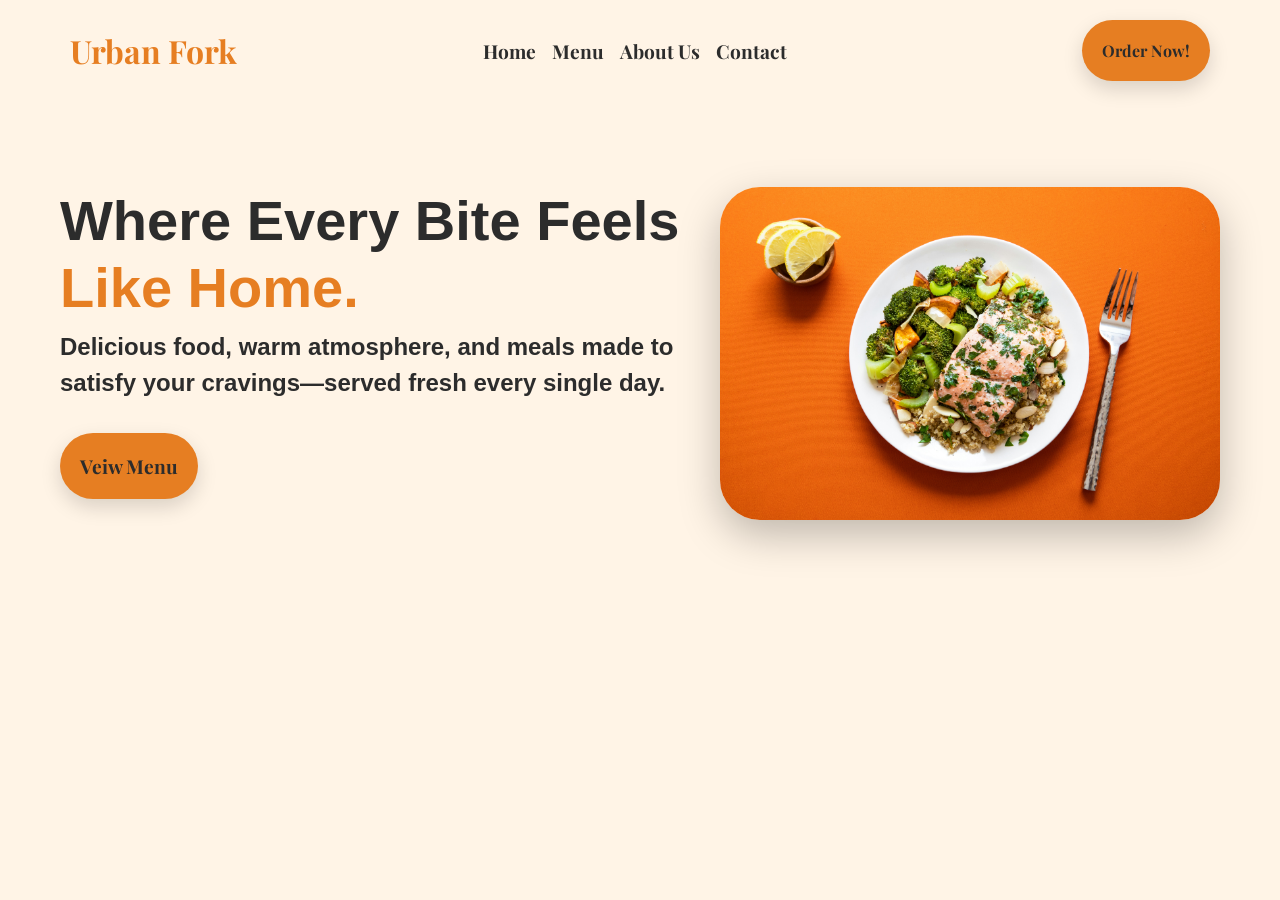
==== index.html @ b4f282dc "Add files via upload" ====
<!DOCTYPE html>
<html lang="en">

<head>
    <meta charset="UTF-8">
    <meta name="viewport" content="width=device-width, initial-scale=1.0">
    <link rel="preconnect" href="https://fonts.googleapis.com">
    <link rel="preconnect" href="https://fonts.gstatic.com" crossorigin>
    <link
        href="https://fonts.googleapis.com/css2?family=Open+Sans:ital,wght@0,300..800;1,300..800&family=Playfair+Display:ital,wght@0,400..900;1,400..900&display=swap"
        rel="stylesheet">
    <link
        href="https://fonts.googleapis.com/css2?family=Open+Sans:ital,wght@0,300..800;1,300..800&family=Playfair+Display:ital,wght@0,400..900;1,400..900&display=swap"
        rel="stylesheet">
    <link rel="stylesheet" href="style.css">
    <title>Urban Fork</title>
</head>

<body>

    <!-- Header Section Code -->

    <header class="header">

        <nav class="navbar">

            <div class="logo">

                <a href="#Home">Urban Fork</a>

            </div>

            <ul class="nav-links">
                <li><a href="#">Home</a></li>
                <li><a href="#">Menu</a></li>
                <li><a href="#">About Us</a></li>
                <li><a href="#">Contact</a></li>
            </ul>

            <button class="order-btn">Order Now!</button>

        </nav>
    </header>

    <!-- Home Section Code  -->

    <main class="main">

        <div class="hero-wrapper">
            <div class="hero-content">

                <h2>Where Every Bite Feels <span>Like Home.</span></h2>
                <p>Delicious food, warm atmosphere, and meals made to satisfy your cravings—served fresh every single
                    day.</p>

                <button class="menu-btn">Veiw Menu</button>

            </div>

            <div class="hero-img">

                <img src="Hero.jpg" alt="hero-img">

            </div>

        </div>

    </main>

</body>

</html>
---- style.css ----
* {
    padding: 0;
    margin: 0;
    box-sizing: border-box;
}

:root {
    --primary-color: #E67E22;
    --background-color: #FFF4E6;
    --text-color: #2C2C2C;
    --secondary-color: #8B4513;
}

html {
    background-color: var(--background-color);
}

/* Navbar Section Code  */

.navbar {
    display: flex;
    justify-content: space-between;
    align-items: center;
    padding: 20px 70px;
}

.logo a {
    display: inline-block;
    font-size: 2rem;
    font-weight: 700;
    font-family: "Playfair Display", sans-serif;
    color: var(--primary-color);
    list-style: none;
    text-decoration: none;
    transition: 0.3s ease;
}

.logo a:hover {
    transform: scale(1.2);
}

.nav-links {
    display: flex;
    gap: 1rem;
    list-style: none;
    font-size: 1.2rem;
    padding-right: 50px;
    font-weight: bolder;
}

.nav-links a {
    text-decoration: none;
    transition: 0.3s ease;
    color: var(--text-color);
    font-family: "Playfair Display", sans-serif;
}

.nav-links a:hover {
    color: var(--secondary-color);
}

.order-btn {
    padding: 20px;
    outline: none;
    border: none;
    font-size: 1rem;
    font-weight: bolder;
    border-radius: 70px;
    font-family: "Playfair Display", sans-serif;
    background-color: var(--primary-color);
    color: var(--text-color);
    cursor: pointer;
    box-shadow: 0 8px 20px rgba(0, 0, 0, 0.15);
    transition: 0.3s ease;
}

button:hover {
    background-color: var(--secondary-color);
    color: var(--background-color);
}

/* Home Section Code  */

.hero-wrapper {
    display: flex;
    justify-content: space-between;
    gap: 1rem;
    padding: 70px 60px;
}

.hero-img img {
    width: 500px;
    border-radius: 40px;
    height: auto;
    margin-top: 1rem;
    box-shadow: 0 15px 40px rgba(0, 0, 0, 0.25);
}

.hero-content {
    color: var(--text-color);
    margin-top: 1rem;
}

.hero-content h2 {
    font-size: 3.5rem;
    font-family: "Open-sans", sans-serif;
    line-height: 1.2;
    font-weight: bolder;
}

.hero-content span {
    color: var(--primary-color);
}

.hero-content p {
    font-size: 1.5rem;
    margin-top: 0.5rem;
    line-height: 1.5;
    font-family: "Open-sans", sans-serif;
    font-weight: bolder;
}

.menu-btn {
    padding: 20px;
    outline: none;
    border: none;
    font-size: 1.2rem;
    font-weight: bolder;
    border-radius: 70px;
    background-color: var(--primary-color);
    font-family: "Playfair Display", sans-serif;
    cursor: pointer;
    transition: 0.3s ease;
    color: var(--text-color);
    margin-top: 2rem;
    box-shadow: 0 8px 20px rgba(0, 0, 0, 0.15);

}

.order-btn:hover,
.menu-btn:hover {
    box-shadow: 0 10px 25px rgba(0, 0, 0, 0.2);
    transform: translateY(-2px);
}
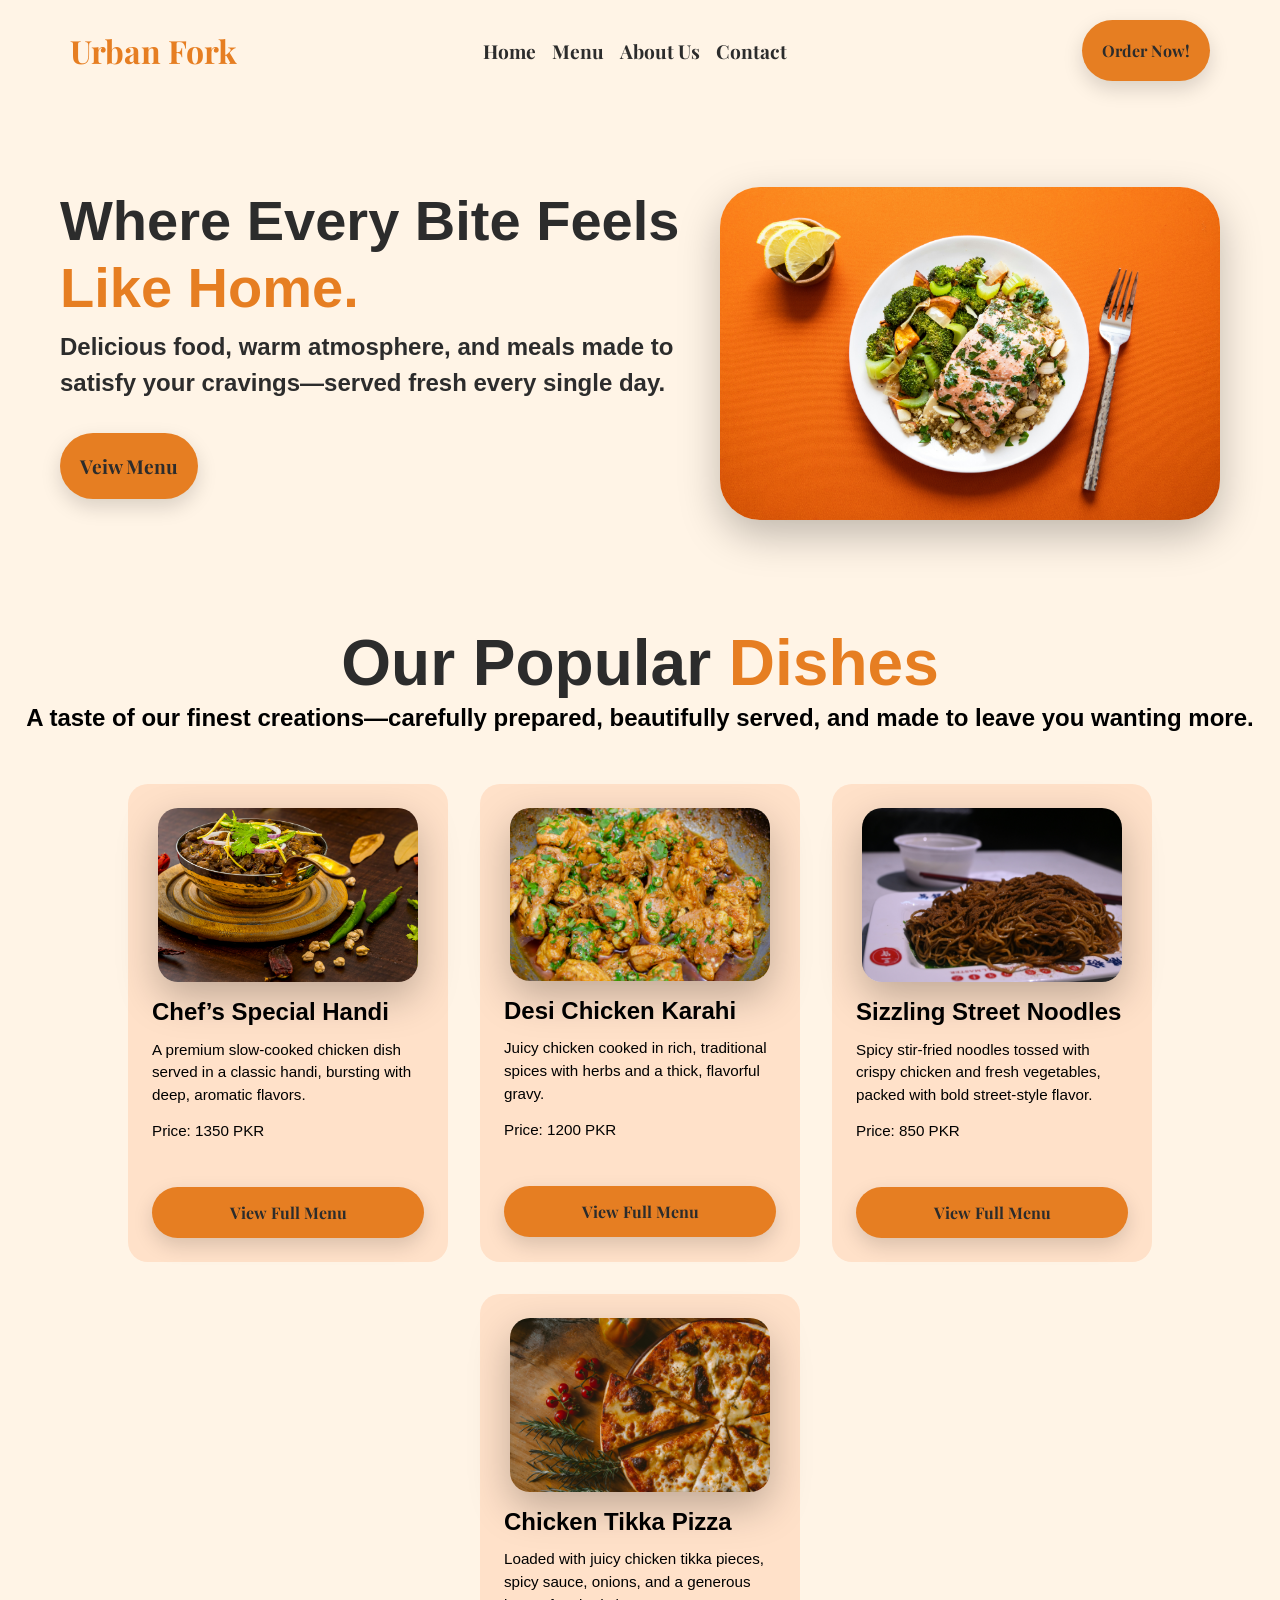
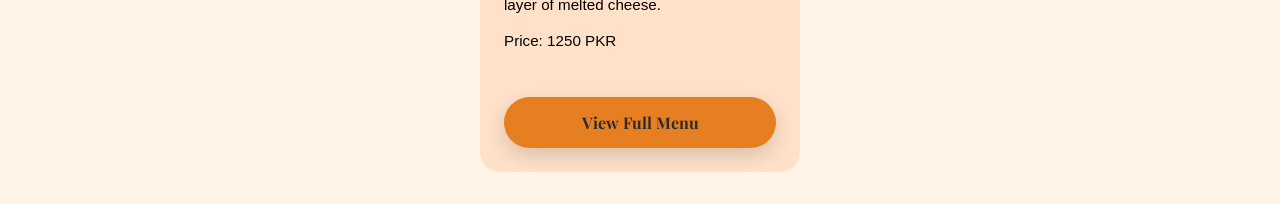
==== commit 19794f33: "Add files via upload" ====
--- a/index.html
+++ b/index.html
@@ -31,8 +31,8 @@
             </div>
 
             <ul class="nav-links">
-                <li><a href="#">Home</a></li>
-                <li><a href="#">Menu</a></li>
+                <li><a href="#home">Home</a></li>
+                <li><a href="#menu">Menu</a></li>
                 <li><a href="#">About Us</a></li>
                 <li><a href="#">Contact</a></li>
             </ul>
@@ -44,7 +44,7 @@
 
     <!-- Home Section Code  -->
 
-    <main class="main">
+    <main class="main" id="home">
 
         <div class="hero-wrapper">
             <div class="hero-content">
@@ -65,6 +65,85 @@
 
         </div>
 
+        <!-- Card Section Code  -->
+
+        <section class="menu" id="menu">
+
+            <div class="menu-section">
+                <div class="heading">
+                    <h1>Our Popular <span>Dishes</span></h1>
+                    <p>A taste of our finest creations—carefully prepared, beautifully served, and made to leave you
+                        wanting
+                        more.</p>
+                </div>
+
+                <div class="card-container">
+
+                    <div class="cards">
+                        <div class="img-container">
+                            <img src="spec.jpg" alt="Special-Dish">
+                        </div>
+
+                        <div class="content">
+                            <h3>Chef’s Special Handi</h3>
+                            <p>A premium slow-cooked chicken dish served in a classic handi, bursting with deep,
+                                aromatic
+                                flavors.</p>
+                            <p>Price: 1350 PKR</p>
+
+                            <button>View Full Menu</button>
+                        </div>
+                    </div>
+
+                    <div class="cards">
+                        <div class="img-container">
+                            <img src="kkk.jpg" alt="Karahi-Chicken">
+                        </div>
+
+                        <div class="content">
+                            <h3>Desi Chicken Karahi</h3>
+                            <p>Juicy chicken cooked in rich, traditional spices with herbs and a thick, flavorful gravy.
+                            </p>
+                            <p>Price: 1200 PKR</p>
+
+                            <button>View Full Menu</button>
+                        </div>
+
+                    </div>
+
+
+                    <div class="cards">
+                        <div class="img-container">
+                            <img src="ssssssss.jpg" alt="Special-Dish">
+                        </div>
+
+                        <div class="content">
+                            <h3>Sizzling Street Noodles</h3>
+                            <p>Spicy stir-fried noodles tossed with crispy chicken and fresh vegetables, packed with
+                                bold street-style flavor.</p>
+                            <p>Price: 850 PKR</p>
+
+                            <button>View Full Menu</button>
+                        </div>
+                    </div>
+
+                    <div class="cards">
+                        <div class="img-container">
+                            <img src="pizza.jpg" alt="Special-Dish">
+                        </div>
+
+                        <div class="content">
+                            <h3>Chicken Tikka Pizza</h3>
+                            <p>Loaded with juicy chicken tikka pieces, spicy sauce, onions, and a generous layer of
+                                melted cheese.</p>
+                            <p>Price: 1250 PKR</p>
+
+                            <button>View Full Menu</button>
+                        </div>
+                    </div>
+
+        </section>
+
     </main>
 
 </body>
--- a/style.css
+++ b/style.css
@@ -13,6 +13,7 @@
 
 html {
     background-color: var(--background-color);
+    scroll-behavior: smooth;
 }
 
 /* Navbar Section Code  */
@@ -141,4 +142,105 @@
 .menu-btn:hover {
     box-shadow: 0 10px 25px rgba(0, 0, 0, 0.2);
     transform: translateY(-2px);
+}
+
+/* Menu Preview Section Code  */
+
+.heading h1 {
+    text-align: center;
+    font-size: 4rem;
+    margin-top: 2rem;
+    font-weight: 600;
+    color: var(--text-color);
+    font-family: "Open-Sans", sans-serif;
+}
+
+.heading span {
+    color: var(--primary-color);
+}
+
+.heading p {
+    font-size: 1.5rem;
+    margin-bottom: 1rem;
+    line-height: 1.5;
+    text-align: center;
+    font-family: "Open-sans", sans-serif;
+    font-weight: bolder;
+}
+
+.card-container {
+    display: flex;
+    gap: 2rem;
+    justify-content: center;
+    align-items: stretch;
+    flex-wrap: wrap;
+    padding: 2rem;
+}
+
+.cards {
+    width: 320px;
+    border-radius: 20px;
+    padding: 1.5rem;
+    background-color: #ffe1c9;
+    display: flex;
+    flex-direction: column;
+    gap: 1rem;
+    transition: 0.4s ease;
+}
+
+.cards:hover {
+    background-color: #ebbd96;
+    border: 1px solid var(--secondary-color);
+}
+
+.img-container {
+    display: flex;
+    justify-content: center;
+    align-items: center;
+}
+
+.img-container img {
+    width: 100%;
+    max-width: 260px;
+    border-radius: 20px;
+    box-shadow: 0 15px 40px rgba(0, 0, 0, 0.25);
+}
+
+.content {
+    display: flex;
+    flex-direction: column;
+    gap: 0.8rem;
+}
+
+.content h3 {
+    font-size: 1.5rem;
+    font-weight: 600;
+    font-family: "Open-sans", sans-serif;
+}
+
+.content p {
+    font-size: 0.95rem;
+    line-height: 1.5;
+    text-align: left;
+    font-family: "Open-sans", sans-serif;
+}
+
+.cards button {
+    padding: 15px;
+    outline: none;
+    border: none;
+    font-size: 1rem;
+    font-weight: bolder;
+    border-radius: 70px;
+    background-color: var(--primary-color);
+    font-family: "Playfair Display", sans-serif;
+    cursor: pointer;
+    transition: 0.3s ease;
+    color: var(--text-color);
+    margin-top: 2rem;
+    box-shadow: 0 8px 20px rgba(0, 0, 0, 0.15);
+}
+
+.cards button:hover {
+    transform: translateY(-2px);
 }
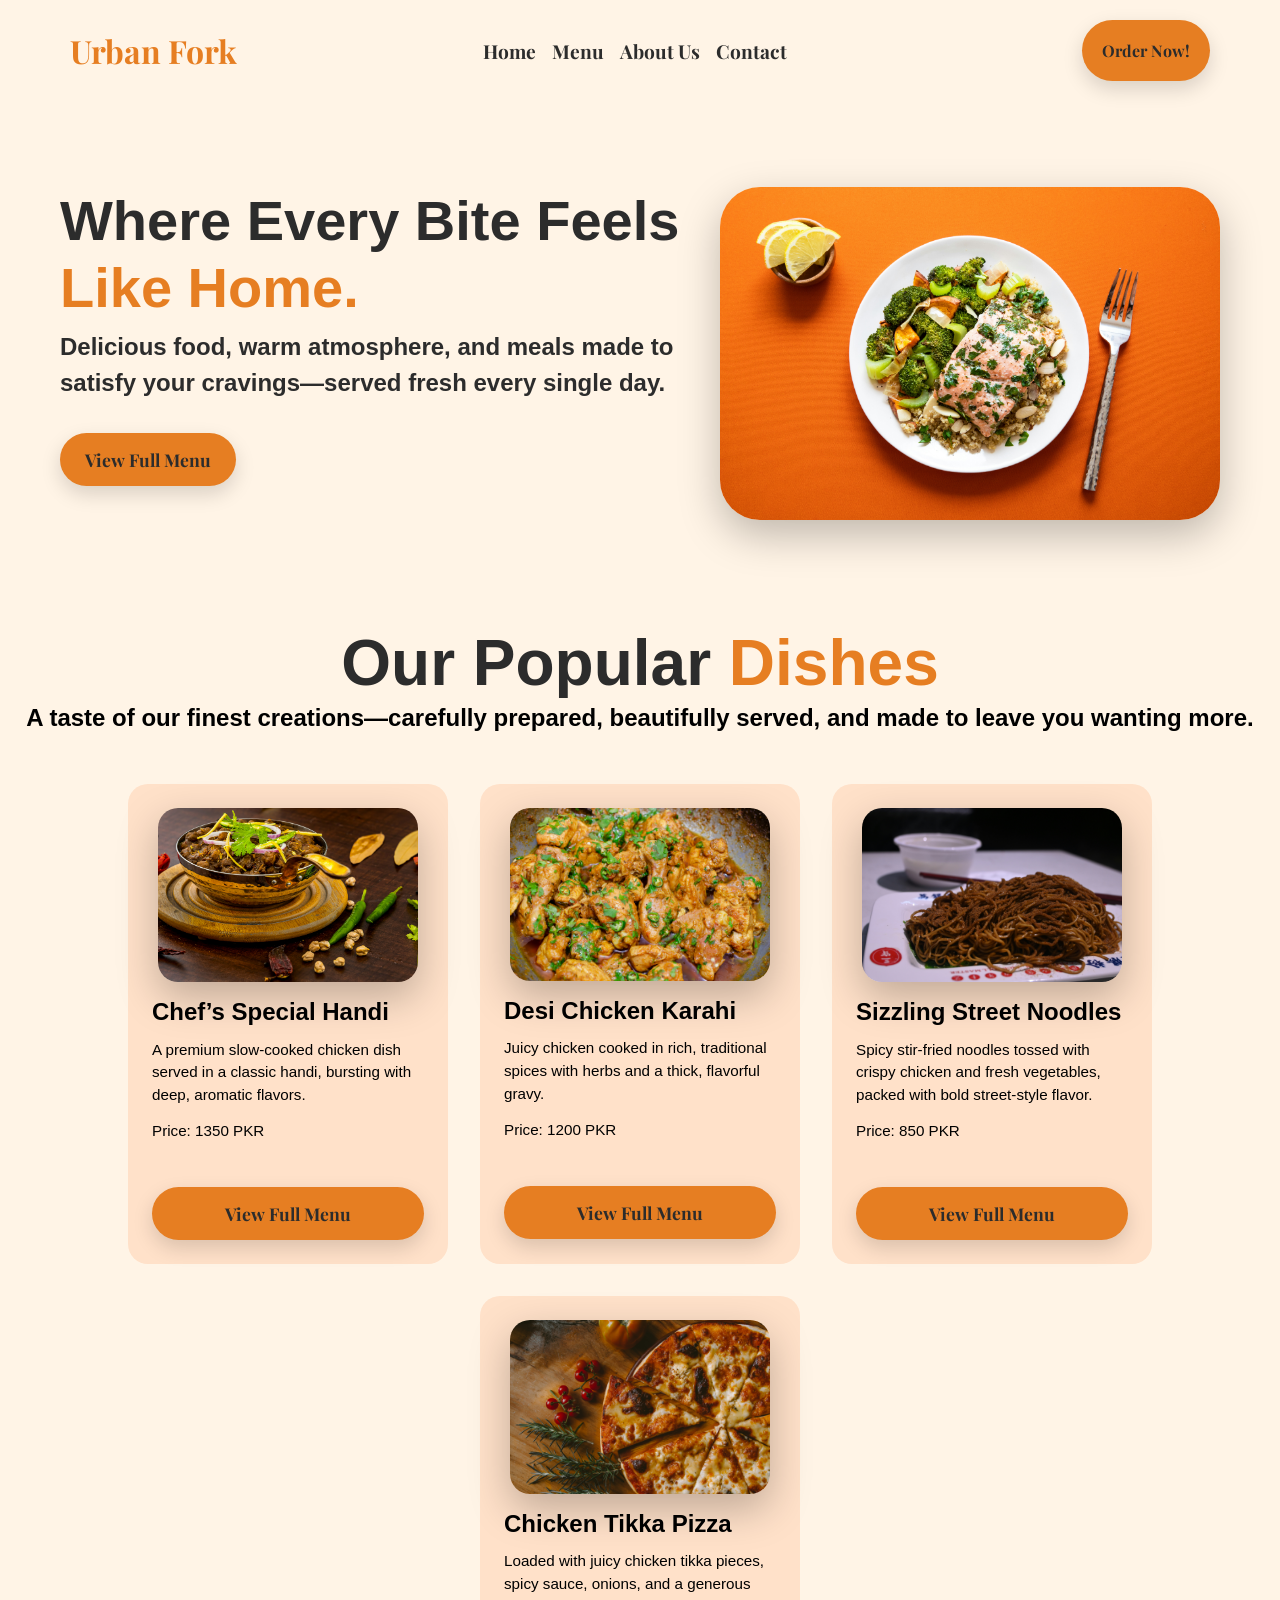
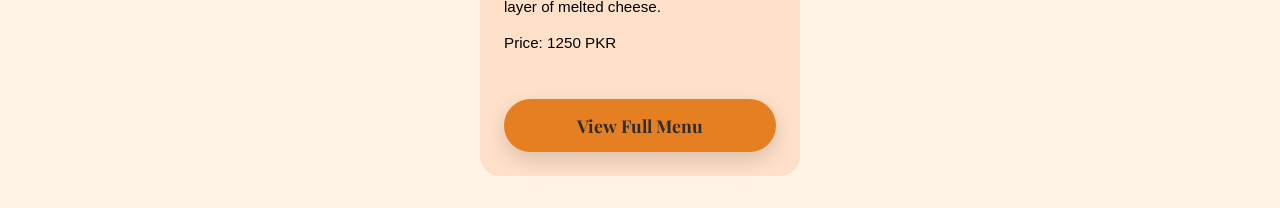
==== commit 22442c1f: "Add files via upload" ====
--- a/index.html
+++ b/index.html
@@ -53,7 +53,7 @@
                 <p>Delicious food, warm atmosphere, and meals made to satisfy your cravings—served fresh every single
                     day.</p>
 
-                <button class="menu-btn">Veiw Menu</button>
+                <a href="menu.html" class="menu-btn">View Full Menu</a>
 
             </div>
 
@@ -91,7 +91,7 @@
                                 flavors.</p>
                             <p>Price: 1350 PKR</p>
 
-                            <button>View Full Menu</button>
+                            <a href="menu.html" class="menu-btn">View Full Menu</a>
                         </div>
                     </div>
 
@@ -106,7 +106,7 @@
                             </p>
                             <p>Price: 1200 PKR</p>
 
-                            <button>View Full Menu</button>
+                            <a href="menu.html" class="menu-btn">View Full Menu</a>
                         </div>
 
                     </div>
@@ -123,7 +123,7 @@
                                 bold street-style flavor.</p>
                             <p>Price: 850 PKR</p>
 
-                            <button>View Full Menu</button>
+                            <a href="menu.html" class="menu-btn">View Full Menu</a>
                         </div>
                     </div>
 
@@ -138,7 +138,7 @@
                                 melted cheese.</p>
                             <p>Price: 1250 PKR</p>
 
-                            <button>View Full Menu</button>
+                            <a href="menu.html" class="menu-btn">View Full Menu</a>
                         </div>
                     </div>
 
--- a/style.css
+++ b/style.css
@@ -122,20 +122,22 @@
 }
 
 .menu-btn {
-    padding: 20px;
+    display: inline-block;
+    padding: 15px 25px;
+    border: none;
     outline: none;
-    border: none;
-    font-size: 1.2rem;
-    font-weight: bolder;
-    border-radius: 70px;
+    font-size: 1.1rem;
+    font-weight: bold;
+    font-family: "Playfair Display", sans-serif;
     background-color: var(--primary-color);
-    font-family: "Playfair Display", sans-serif;
+    color: var(--text-color);
+    border-radius: 50px;
     cursor: pointer;
-    transition: 0.3s ease;
-    color: var(--text-color);
+    text-decoration: none;
+    text-align: center;
+    box-shadow: 0 8px 20px rgba(0, 0, 0, 0.15);
+    transition: 0.3s ease;
     margin-top: 2rem;
-    box-shadow: 0 8px 20px rgba(0, 0, 0, 0.15);
-
 }
 
 .order-btn:hover,
@@ -223,24 +225,4 @@
     line-height: 1.5;
     text-align: left;
     font-family: "Open-sans", sans-serif;
-}
-
-.cards button {
-    padding: 15px;
-    outline: none;
-    border: none;
-    font-size: 1rem;
-    font-weight: bolder;
-    border-radius: 70px;
-    background-color: var(--primary-color);
-    font-family: "Playfair Display", sans-serif;
-    cursor: pointer;
-    transition: 0.3s ease;
-    color: var(--text-color);
-    margin-top: 2rem;
-    box-shadow: 0 8px 20px rgba(0, 0, 0, 0.15);
-}
-
-.cards button:hover {
-    transform: translateY(-2px);
 }
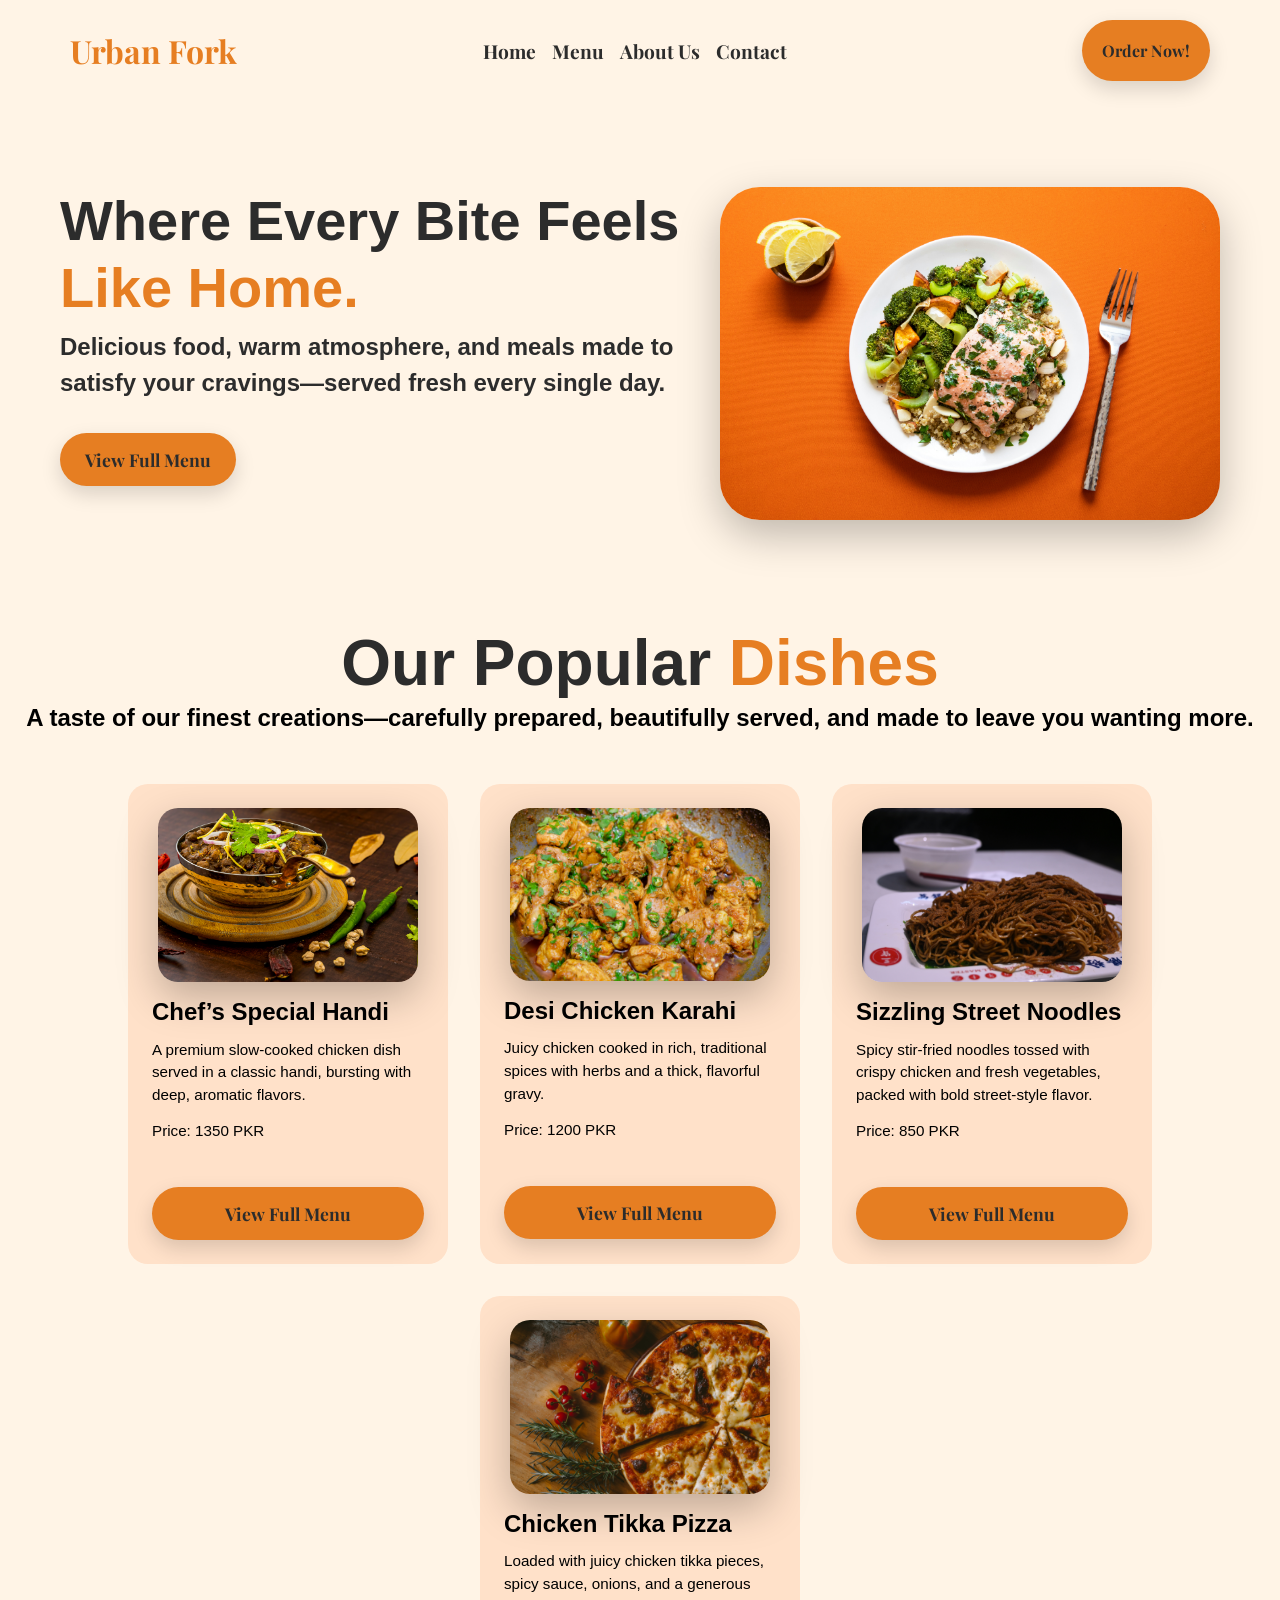
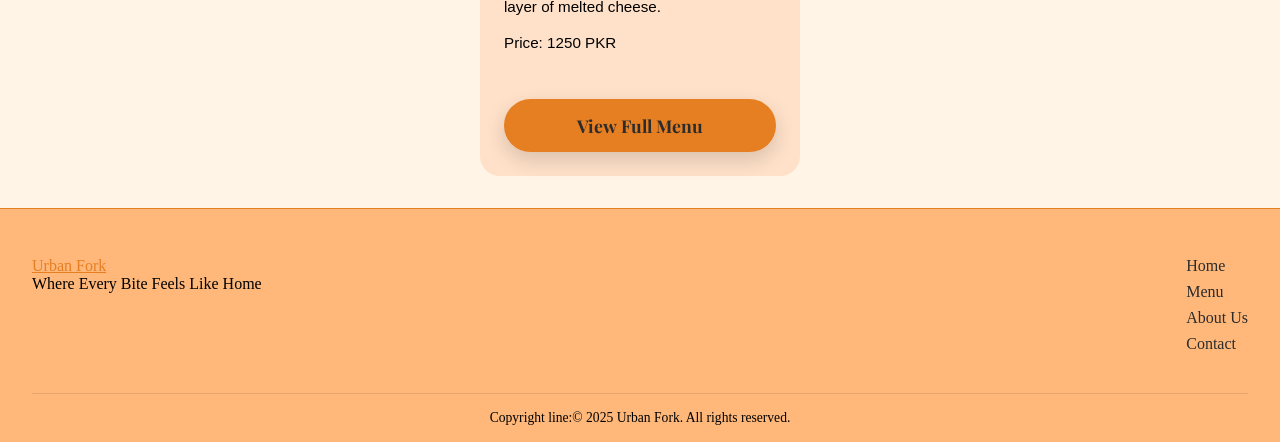
==== commit 58fd5400: "Add files via upload" ====
--- a/index.html
+++ b/index.html
@@ -9,9 +9,6 @@
     <link
         href="https://fonts.googleapis.com/css2?family=Open+Sans:ital,wght@0,300..800;1,300..800&family=Playfair+Display:ital,wght@0,400..900;1,400..900&display=swap"
         rel="stylesheet">
-    <link
-        href="https://fonts.googleapis.com/css2?family=Open+Sans:ital,wght@0,300..800;1,300..800&family=Playfair+Display:ital,wght@0,400..900;1,400..900&display=swap"
-        rel="stylesheet">
     <link rel="stylesheet" href="style.css">
     <title>Urban Fork</title>
 </head>
@@ -31,25 +28,30 @@
             </div>
 
             <ul class="nav-links">
-                <li><a href="#home">Home</a></li>
-                <li><a href="#menu">Menu</a></li>
-                <li><a href="#">About Us</a></li>
-                <li><a href="#">Contact</a></li>
+
+                <li><a href="#Home">Home</a></li>
+                <li><a href="menu.html">Menu</a></li>
+                <li><a href="about.html">About Us</a></li>
+                <li><a href="contact.html">Contact</a></li>
+
             </ul>
 
             <button class="order-btn">Order Now!</button>
 
         </nav>
+
     </header>
 
     <!-- Home Section Code  -->
 
-    <main class="main" id="home">
+    <main class="main" id="Home">
 
         <div class="hero-wrapper">
+
             <div class="hero-content">
 
                 <h2>Where Every Bite Feels <span>Like Home.</span></h2>
+
                 <p>Delicious food, warm atmosphere, and meals made to satisfy your cravings—served fresh every single
                     day.</p>
 
@@ -67,85 +69,158 @@
 
         <!-- Card Section Code  -->
 
-        <section class="menu" id="menu">
+        <section class="menu">
 
             <div class="menu-section">
+
                 <div class="heading">
+
                     <h1>Our Popular <span>Dishes</span></h1>
+
                     <p>A taste of our finest creations—carefully prepared, beautifully served, and made to leave you
                         wanting
                         more.</p>
+
                 </div>
 
                 <div class="card-container">
 
                     <div class="cards">
-                        <div class="img-container">
+
+                        <div class="img-container">
+
                             <img src="spec.jpg" alt="Special-Dish">
-                        </div>
-
-                        <div class="content">
+
+                        </div>
+
+                        <div class="content">
+
                             <h3>Chef’s Special Handi</h3>
+
                             <p>A premium slow-cooked chicken dish served in a classic handi, bursting with deep,
                                 aromatic
                                 flavors.</p>
+
                             <p>Price: 1350 PKR</p>
 
                             <a href="menu.html" class="menu-btn">View Full Menu</a>
-                        </div>
-                    </div>
-
-                    <div class="cards">
-                        <div class="img-container">
+
+                        </div>
+
+                    </div>
+
+                    <div class="cards">
+
+                        <div class="img-container">
+
                             <img src="kkk.jpg" alt="Karahi-Chicken">
-                        </div>
-
-                        <div class="content">
+
+                        </div>
+
+                        <div class="content">
+
                             <h3>Desi Chicken Karahi</h3>
+
                             <p>Juicy chicken cooked in rich, traditional spices with herbs and a thick, flavorful gravy.
                             </p>
+
                             <p>Price: 1200 PKR</p>
 
                             <a href="menu.html" class="menu-btn">View Full Menu</a>
-                        </div>
-
-                    </div>
-
-
-                    <div class="cards">
-                        <div class="img-container">
+
+                        </div>
+
+                    </div>
+
+
+                    <div class="cards">
+
+                        <div class="img-container">
+
                             <img src="ssssssss.jpg" alt="Special-Dish">
-                        </div>
-
-                        <div class="content">
+
+                        </div>
+
+                        <div class="content">
+
                             <h3>Sizzling Street Noodles</h3>
+
                             <p>Spicy stir-fried noodles tossed with crispy chicken and fresh vegetables, packed with
                                 bold street-style flavor.</p>
+
                             <p>Price: 850 PKR</p>
 
                             <a href="menu.html" class="menu-btn">View Full Menu</a>
-                        </div>
-                    </div>
-
-                    <div class="cards">
-                        <div class="img-container">
+
+                        </div>
+
+                    </div>
+
+                    <div class="cards">
+
+                        <div class="img-container">
+
                             <img src="pizza.jpg" alt="Special-Dish">
-                        </div>
-
-                        <div class="content">
+
+                        </div>
+
+                        <div class="content">
+
                             <h3>Chicken Tikka Pizza</h3>
+
                             <p>Loaded with juicy chicken tikka pieces, spicy sauce, onions, and a generous layer of
                                 melted cheese.</p>
+
                             <p>Price: 1250 PKR</p>
 
                             <a href="menu.html" class="menu-btn">View Full Menu</a>
-                        </div>
+
+                        </div>
+
                     </div>
 
         </section>
 
     </main>
 
+    <!-- Footer Section Code  -->
+
+    <footer class="footer">
+
+        <div class="footer-container">
+            <div class="footer-logo">
+
+            <a href="index.html">Urban Fork</a>
+
+            <p>Where Every Bite Feels Like <span>Home</span></p>
+
+        </div>
+
+
+        <div class="footer-links">
+
+            <ul class="links">
+
+                <li><a href="#Home">Home</a></li>
+                <li><a href="menu.html">Menu</a></li>
+                <li><a href="about.html">About Us</a></li>
+                <li><a href="contact.html">Contact</a></li>
+
+            </ul>
+
+        </div>
+        
+    </div>
+
+        <div class="footer-bottom">
+
+            <p>Copyright line:© 2025 Urban Fork. All rights reserved.</p>
+        
+        </div>
+
+    </footer>
+
+
 </body>
 
 </html>
--- a/style.css
+++ b/style.css
@@ -144,6 +144,8 @@
 .menu-btn:hover {
     box-shadow: 0 10px 25px rgba(0, 0, 0, 0.2);
     transform: translateY(-2px);
+    background-color: var(--secondary-color);
+    color: var(--background-color);
 }
 
 /* Menu Preview Section Code  */
@@ -192,7 +194,8 @@
 
 .cards:hover {
     background-color: #ebbd96;
-    border: 1px solid var(--secondary-color);
+    border: 1px solid var(--primary-color);
+    transform: scale(1.1);
 }
 
 .img-container {
@@ -225,4 +228,308 @@
     line-height: 1.5;
     text-align: left;
     font-family: "Open-sans", sans-serif;
+}
+
+/* Menu Section Code  */
+
+.menu {
+    background-color: var(--background-color);
+}
+
+.menu-content h1 {
+    text-align: center;
+    font-size: 4rem;
+    margin-top: 2rem;
+    font-weight: 600;
+    color: var(--text-color);
+    font-family: "Open-Sans", sans-serif;
+}
+
+.menu-content p {
+    font-size: 1.5rem;
+    margin-bottom: 1.5rem;
+    line-height: 1.5;
+    text-align: center;
+    font-family: "Open-sans", sans-serif;
+    font-weight: bolder;
+}
+
+.menu-content span {
+    color: var(--primary-color);
+}
+
+.menu-wrapper {
+    display: grid;
+    grid-template-columns: repeat(3, 1fr);
+    gap: 1rem;
+    padding: 0 7rem 0 7rem;
+}
+
+.categories {
+    display: flex;
+    flex-direction: column;
+    padding: 1rem 0 1rem 4rem;
+    transition: 0.4s ease;
+    background-color: #ffe1c9;
+    border-radius: 70px;
+}
+
+.categories:hover {
+    background-color: #ebbd96;
+    transform: scale(1.1);
+    border: 1px solid var(--primary-color);
+}
+
+.wrapper-list {
+    display: flex;
+    justify-content: space-between;
+    align-items: flex-start;
+    gap: 1rem;
+}
+
+.food-img {
+    display: flex;
+    justify-content: space-between;
+    gap: 1rem;
+    padding: 0 40px 120px 60px;
+}
+
+.food-img img {
+    width: 100%;
+    max-width: 200px;
+    border-radius: 20px;
+    box-shadow: 0 15px 40px rgba(0, 0, 0, 0.25);
+}
+
+/* About Section Code  */
+
+.about-section {
+    padding: 2rem;
+}
+
+.about-content h1 {
+    text-align: center;
+    font-size: 4rem;
+    font-weight: 600;
+    color: var(--text-color);
+    font-family: "Open-Sans", sans-serif;
+}
+
+.about-content span {
+    color: var(--primary-color);
+}
+
+.about-content h2 {
+    text-align: center;
+    font-size: 2.5rem;
+    margin-top: 2rem;
+    margin-bottom: 2rem;
+    font-weight: 600;
+    color: var(--text-color);
+    font-family: "Open-Sans", sans-serif;
+}
+
+.about-content p {
+    font-size: 1rem;
+    margin-bottom: 1.5rem;
+    line-height: 1.5;
+    text-align: center;
+    font-family: "Open-sans", sans-serif;
+    font-weight: bolder;
+}
+
+.why-chose-us {
+    text-align: center;
+    font-size: 1.5rem;
+    margin-top: 2rem;
+    font-weight: 600;
+    color: var(--text-color);
+    font-family: "Open-Sans", sans-serif;
+}
+
+.why-chose-us span {
+    color: var(--primary-color);
+}
+
+.why-chose-us img {
+    width: 100%;
+    max-width: 200px;
+    border-radius: 20px;
+    box-shadow: 0 15px 40px rgba(0, 0, 0, 0.25);
+}
+
+.stars {
+    color: gold;
+    display: flex;
+    justify-content: center;
+    gap: 1rem;
+    margin-top: 1rem
+}
+
+/* Contact Section Code  */
+
+.heading-content h1 {
+    text-align: center;
+    font-size: 4rem;
+    font-weight: 600;
+    color: var(--text-color);
+    font-family: "Open-Sans", sans-serif;
+}
+
+.heading-content span {
+    color: var(--primary-color);
+}
+
+.heading-content p {
+    font-size: 1rem;
+    margin-bottom: 1.5rem;
+    line-height: 1.5;
+    text-align: center;
+    font-family: "Open-sans", sans-serif;
+    font-weight: bolder;
+}
+
+.contact-forms {
+    margin-top: 1rem;
+    padding: 2rem;
+}
+
+.input-row {
+    display: flex;
+    gap: 1rem;
+    margin-bottom: 1rem;
+    justify-content: center;
+    align-items: center;
+}
+
+.contact-forms textarea {
+    display: block;
+    margin: 0 auto;
+}
+
+.input-row input {
+    border: none;
+    border-radius: 30px;
+    padding: 1rem;
+    width: 100%;
+    max-width: 400px;
+}
+
+.contact-forms textarea {
+    border: none;
+    border-radius: 30px;
+    padding: 1rem;
+    width: 100%;
+    max-width: 600px;
+    min-height: 150px;
+}
+
+.message-btn {
+    display: flex;
+    justify-content: center;
+}
+
+.contact-forms button {
+    display: inline-block;
+    padding: 15px 25px;
+    border: none;
+    outline: none;
+    font-size: 1.1rem;
+    font-weight: bold;
+    font-family: "Playfair Display", sans-serif;
+    background-color: var(--primary-color);
+    color: var(--text-color);
+    border-radius: 50px;
+    cursor: pointer;
+    text-decoration: none;
+    text-align: center;
+    box-shadow: 0 8px 20px rgba(0, 0, 0, 0.15);
+    transition: 0.3s ease;
+    margin-top: 2rem;
+}
+
+.contact-forms button:hover {
+    box-shadow: 0 10px 25px rgba(0, 0, 0, 0.2);
+    transform: translateY(-2px);
+    background-color: var(--secondary-color);
+    color: var(--background-color);
+}
+
+.info-socials {
+    display: grid;
+    grid-template-columns: repeat(2, 1fr);
+}
+
+.location-info {
+    text-align: end;
+    font-size: large;
+    color: var(--text-color);
+    font-weight: bold;
+    border-right: 1px solid var(--text-color);
+    padding-right: 2rem;
+}
+
+.socials-info a {
+    display: inline-block;
+    color: var(--primary-color);
+    font-size: 2rem;
+    padding-left: 2rem;
+    transition: 0.3s ease;
+}
+
+.socials-info a:hover {
+    filter: drop-shadow(0 8px 8px var(--primary-color));
+    transform: translateY(-5px) scale(1.2);
+}
+
+/* Footer Section Code  */
+
+footer {
+    border-top: 1px solid var(--primary-color);
+    padding: 3rem 2rem 1rem 2rem;
+    background-color: #ffb87a;
+}
+
+.footer-container {
+    display: flex;
+    justify-content: space-between;
+    align-items: flex-start;
+    margin-bottom: 2rem;
+}
+
+.footer-logo a {
+    font-size: 1rem;
+    margin-top: 0.5rem;
+    color: var(--primary-color);
+    list-style: none;
+}
+
+.footer-links h3 {
+    margin-bottom: 1rem;
+    color: var(--primary-color);
+}
+
+.footer-links ul {
+    list-style: none;
+}
+
+.footer-links ul li {
+    margin-bottom: 0.5rem;
+}
+
+.footer-links ul li a {
+    text-decoration: none;
+    color: var(--text-color);
+    transition: 0.3s ease;
+}
+
+.footer-links ul li a:hover {
+    color: var(--primary-color);
+}
+
+.footer-bottom {
+    text-align: center;
+    border-top: 1px solid rgba(0,0,0,0.1);
+    padding-top: 1rem;
+    font-size: 0.85rem;
 }
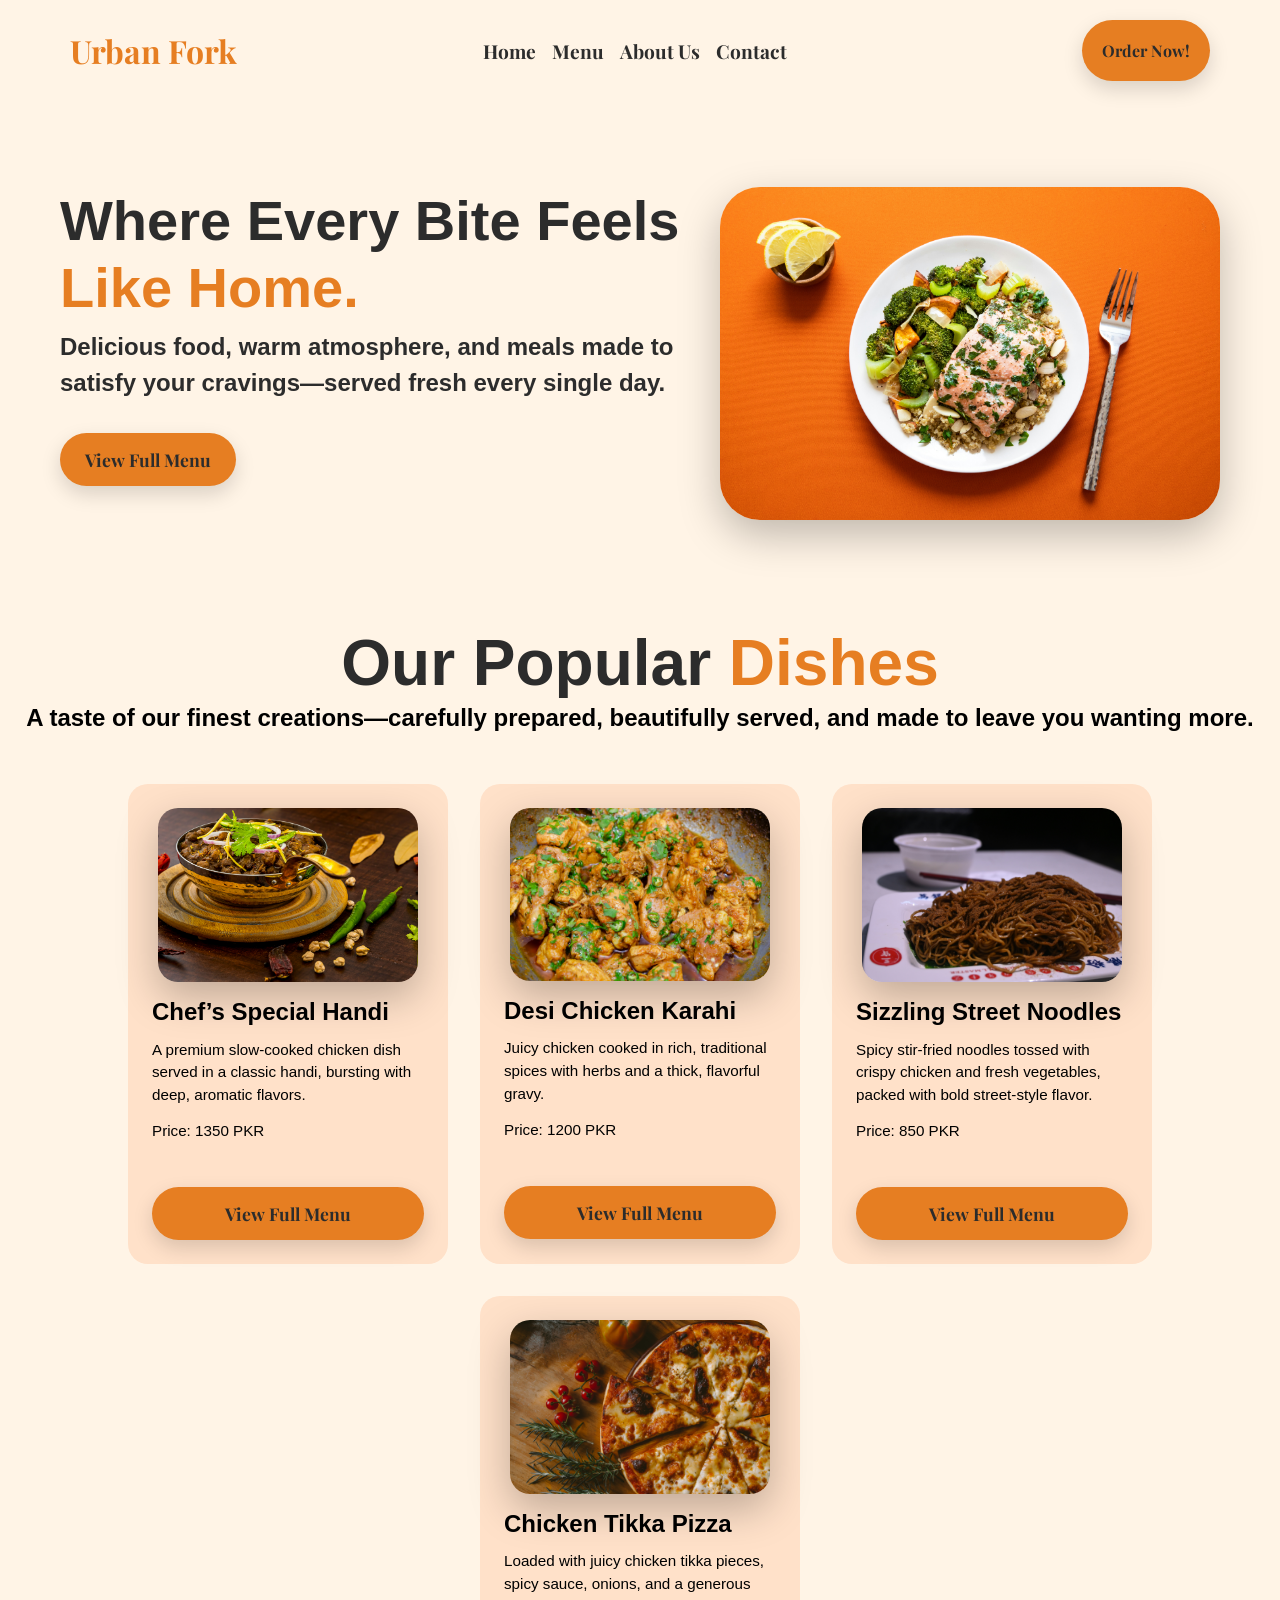
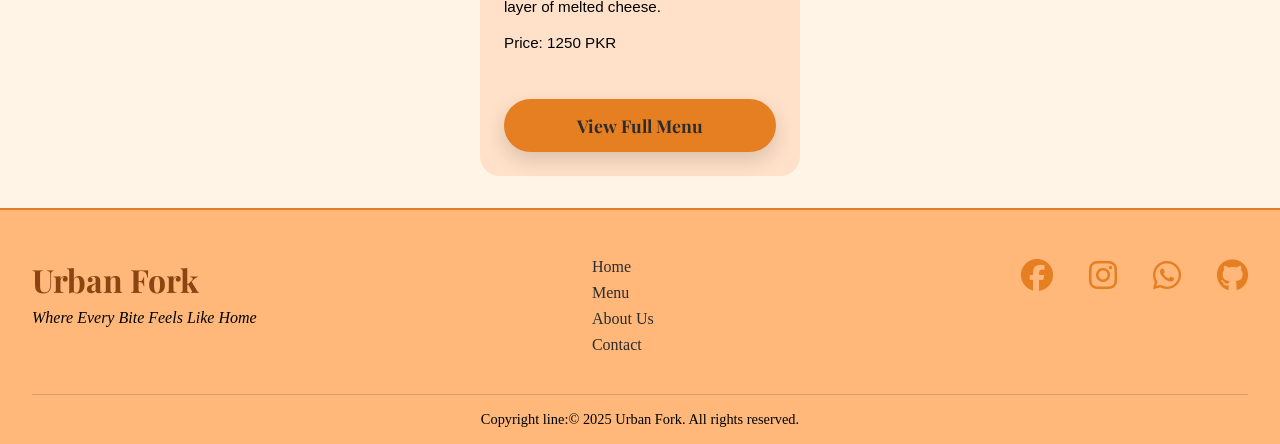
==== commit 3daaf846: "Add files via upload" ====
--- a/index.html
+++ b/index.html
@@ -10,6 +10,7 @@
         href="https://fonts.googleapis.com/css2?family=Open+Sans:ital,wght@0,300..800;1,300..800&family=Playfair+Display:ital,wght@0,400..900;1,400..900&display=swap"
         rel="stylesheet">
     <link rel="stylesheet" href="style.css">
+    <link rel="stylesheet" href="https://cdnjs.cloudflare.com/ajax/libs/font-awesome/6.5.0/css/all.min.css">
     <title>Urban Fork</title>
 </head>
 
@@ -38,13 +39,19 @@
 
             <button class="order-btn">Order Now!</button>
 
+            <div class="hamburger">
+
+                <a href="#"><i class="fa-solid fa-bars"></i></a>
+            
+            </div>
+
         </nav>
 
     </header>
 
     <!-- Home Section Code  -->
 
-    <main class="main" id="Home">
+    <main class="hidden" id="Home">
 
         <div class="hero-wrapper">
 
@@ -69,7 +76,7 @@
 
         <!-- Card Section Code  -->
 
-        <section class="menu">
+        <section class="hidden">
 
             <div class="menu-section">
 
@@ -190,36 +197,46 @@
         <div class="footer-container">
             <div class="footer-logo">
 
-            <a href="index.html">Urban Fork</a>
-
-            <p>Where Every Bite Feels Like <span>Home</span></p>
+                <a href="index.html">Urban Fork</a>
+
+                <p>Where Every Bite Feels Like <span>Home</span></p>
+
+            </div>
+
+
+            <div class="footer-links">
+
+                <ul class="links">
+
+                    <li><a href="#Home">Home</a></li>
+                    <li><a href="menu.html">Menu</a></li>
+                    <li><a href="about.html">About Us</a></li>
+                    <li><a href="contact.html">Contact</a></li>
+
+                </ul>
+
+            </div>
+
+            <div class="socials-info">
+
+                <a href="#"><i class="fa-brands fa-facebook"></i></a>
+                <a href="#"><i class="fa-brands fa-instagram"></i></a>
+                <a href="#"><i class="fa-brands fa-whatsapp"></i></a>
+                <a href="#"><i class="fa-brands fa-github"></i></a>
+
+            </div>
 
         </div>
 
-
-        <div class="footer-links">
-
-            <ul class="links">
-
-                <li><a href="#Home">Home</a></li>
-                <li><a href="menu.html">Menu</a></li>
-                <li><a href="about.html">About Us</a></li>
-                <li><a href="contact.html">Contact</a></li>
-
-            </ul>
+        <div class="footer-bottom">
+
+            <p>Copyright line:© 2025 Urban Fork. All rights reserved.</p>
 
         </div>
-        
-    </div>
-
-        <div class="footer-bottom">
-
-            <p>Copyright line:© 2025 Urban Fork. All rights reserved.</p>
-        
-        </div>
 
     </footer>
 
+    <script src="script.js"></script>
 
 </body>
 
--- a/style.css
+++ b/style.css
@@ -14,6 +14,16 @@
 html {
     background-color: var(--background-color);
     scroll-behavior: smooth;
+}
+
+body {
+    min-height: 100vh;
+    display: flex;
+    flex-direction: column;
+}
+
+main {
+    flex: 1;
 }
 
 /* Navbar Section Code  */
@@ -262,6 +272,7 @@
     display: grid;
     grid-template-columns: repeat(3, 1fr);
     gap: 1rem;
+    margin-bottom: 4rem;
     padding: 0 7rem 0 7rem;
 }
 
@@ -458,6 +469,8 @@
 .info-socials {
     display: grid;
     grid-template-columns: repeat(2, 1fr);
+    margin-bottom: 8rem;
+    margin-top: 3rem;
 }
 
 .location-info {
@@ -485,32 +498,43 @@
 /* Footer Section Code  */
 
 footer {
-    border-top: 1px solid var(--primary-color);
+    background-color: #ffb87a;
+    border-top: 2px solid var(--primary-color);
     padding: 3rem 2rem 1rem 2rem;
-    background-color: #ffb87a;
 }
 
 .footer-container {
     display: flex;
     justify-content: space-between;
-    align-items: flex-start;
+    gap: 2rem;
     margin-bottom: 2rem;
 }
 
 .footer-logo a {
-    font-size: 1rem;
+    display: inline-block;
+    font-size: 2rem;
+    font-weight: 700;
+    font-family: "Playfair Display", sans-serif;
+    color: var(--secondary-color);
+    list-style: none;
+    text-decoration: none;
+    transition: 0.3s ease;
+}
+
+.footer-logo p {
+    font-style: italic;
     margin-top: 0.5rem;
-    color: var(--primary-color);
-    list-style: none;
-}
-
-.footer-links h3 {
+}
+
+.footer-links h3,
+.footer-socials h3 {
     margin-bottom: 1rem;
-    color: var(--primary-color);
+    font-size: 1.2rem;
 }
 
 .footer-links ul {
     list-style: none;
+    padding: 0;
 }
 
 .footer-links ul li {
@@ -524,12 +548,142 @@
 }
 
 .footer-links ul li a:hover {
-    color: var(--primary-color);
+    color: white;
+}
+
+.footer-socials .socials-info {
+    display: flex;
+    gap: 1rem;
 }
 
 .footer-bottom {
     text-align: center;
-    border-top: 1px solid rgba(0,0,0,0.1);
+    border-top: 1px solid rgba(0, 0, 0, 0.15);
     padding-top: 1rem;
-    font-size: 0.85rem;
+    font-size: 0.9rem;
+}
+
+.hamburger {
+    display: none;
+}
+
+@media (max-width: 896px) {
+
+    .nav-links {
+        opacity: 0;
+        visibility: hidden;
+        transform: translateY(-10px);
+        transition: all 0.3s ease;
+        position: absolute;
+        top: 60px;
+        left: 0;
+        width: 100%;
+    }
+
+    .order-btn {
+        display: none;
+    }
+
+    .hamburger {
+        display: block;
+        font-size: 1.5rem;
+        color: var(--primary-color);
+    }
+
+    .nav-links.active {
+        display: flex;
+        flex-direction: column;
+        align-items: center;
+        visibility: visible;
+        gap: 1rem;
+        padding: 1rem;
+        background-color: #ffb87a;
+        transform: translateY(0);
+        opacity: 1;
+    }
+
+    .navbar {
+        background-color: #fcc392;
+    }
+
+
+    .hero-wrapper {
+        flex-direction: column;
+    }
+
+    .cards {
+        width: 100%;
+    }
+
+    .cards h3,
+    .cards p {
+        text-align: center;
+    }
+
+    .categories {
+        width: 100%;
+    }
+
+    .wrapper-list {
+        flex-direction: column;
+    }
+
+    .food-img img {
+        width: 100%;
+        max-width: 200px;
+        display: block;
+    }
+
+    .menu-wrapper {
+        grid-template-columns: 1fr;
+    }
+
+    .card-container {
+        grid-template-columns: 1fr;
+    }
+
+    .cards {
+        width: 100%;
+        text-align: center;
+    }
+
+    .about-content {
+        text-align: center;
+    }
+
+    .input-row {
+        flex-direction: column;
+    }
+
+    .info-socials {
+        flex-direction: column;
+        align-items: center;
+        text-align: center;
+    }
+
+    .location-info {
+        border-right: none;
+    }
+}
+
+@keyframes shake {
+    0%, 100% {transform: translate(0);}
+    25% {transform: translateX(-8px);}
+    75% {transform: translateX(-8px);}
+}
+
+.shake {
+    animation: shake 0.3s ease ;
+    border: 2px solid red !important;
+}
+
+.hidden {
+    opacity: 0;
+    transform: translateY(30px);
+    transition: all 0.6s ease;
+}
+
+.visible {
+    opacity: 1;
+    transform: translateY(0);
 }
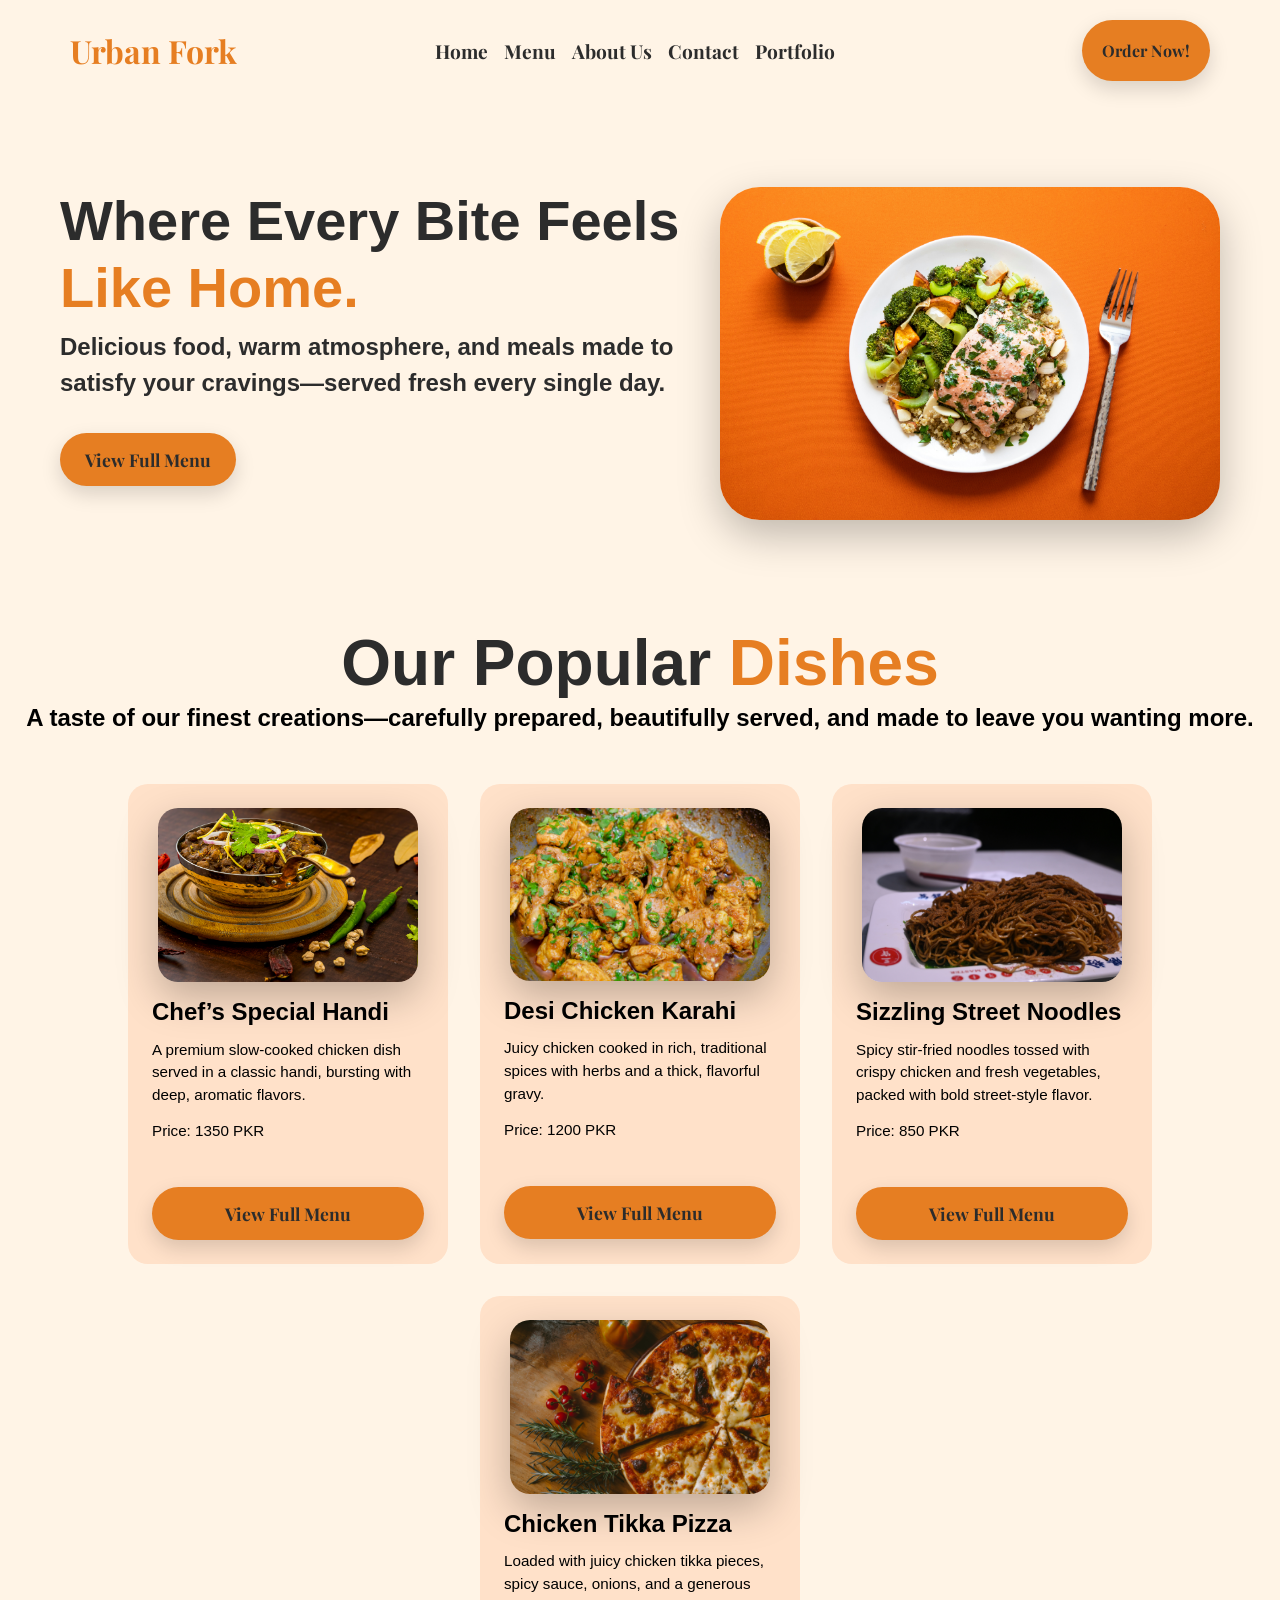
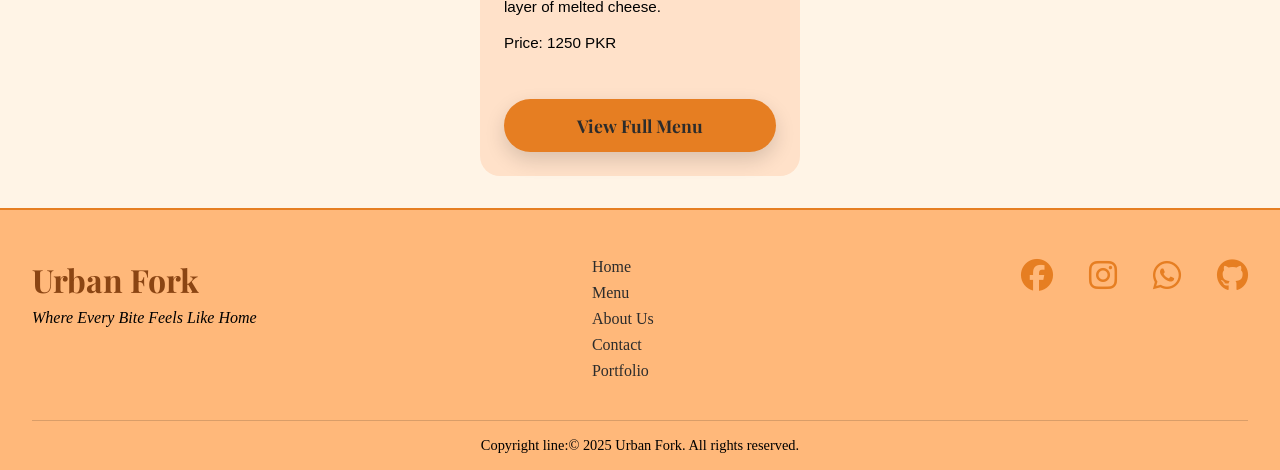
==== commit 6619ff89: "Add files via upload" ====
--- a/index.html
+++ b/index.html
@@ -34,6 +34,7 @@
                 <li><a href="menu.html">Menu</a></li>
                 <li><a href="about.html">About Us</a></li>
                 <li><a href="contact.html">Contact</a></li>
+                <li><a href="https://huzaifa-malik10.github.io/Huzaifa-Malik-Portfolio/">Portfolio</a></li>
 
             </ul>
 
@@ -212,6 +213,7 @@
                     <li><a href="menu.html">Menu</a></li>
                     <li><a href="about.html">About Us</a></li>
                     <li><a href="contact.html">Contact</a></li>
+                    <li><a href="https://huzaifa-malik10.github.io/Huzaifa-Malik-Portfolio/">Portfolio</a></li>
 
                 </ul>
 
@@ -222,7 +224,7 @@
                 <a href="#"><i class="fa-brands fa-facebook"></i></a>
                 <a href="#"><i class="fa-brands fa-instagram"></i></a>
                 <a href="#"><i class="fa-brands fa-whatsapp"></i></a>
-                <a href="#"><i class="fa-brands fa-github"></i></a>
+                <a href="https://huzaifa-malik10.github.io/Huzaifa-Malik-Portfolio/"><i class="fa-brands fa-github"></i></a>
 
             </div>
 
--- a/style.css
+++ b/style.css
@@ -279,10 +279,11 @@
 .categories {
     display: flex;
     flex-direction: column;
-    padding: 1rem 0 1rem 4rem;
+    padding: 1.5rem 2rem;
     transition: 0.4s ease;
     background-color: #ffe1c9;
-    border-radius: 70px;
+    border-radius: 20px;
+    word-wrap: break-word;
 }
 
 .categories:hover {
@@ -567,6 +568,8 @@
     display: none;
 }
 
+/* Responsiveness Section Code  */
+
 @media (max-width: 896px) {
 
     .nav-links {
@@ -587,6 +590,9 @@
     .hamburger {
         display: block;
         font-size: 1.5rem;
+    }
+
+    .hamburger a {
         color: var(--primary-color);
     }
 
@@ -599,13 +605,37 @@
         padding: 1rem;
         background-color: #ffb87a;
         transform: translateY(0);
+        z-index: 999;
         opacity: 1;
     }
 
     .navbar {
+        display: flex;
+        justify-content: space-between;
+        justify-items: center;
         background-color: #fcc392;
-    }
-
+        padding: 0 1rem;
+    }
+
+    .logo {
+        position: static;
+        left: 30%;
+        transform: translateX(-30);
+    }
+
+    .hero-img img {
+        width: 100%;
+        height: auto;
+    }
+
+    .categories h1,
+    .wrapper-list ul {
+        text-align: center;
+    }
+
+    .food-img {
+        display: none;
+    }
 
     .hero-wrapper {
         flex-direction: column;
@@ -636,6 +666,7 @@
 
     .menu-wrapper {
         grid-template-columns: 1fr;
+        padding: 0 1rem;
     }
 
     .card-container {
@@ -645,6 +676,12 @@
     .cards {
         width: 100%;
         text-align: center;
+    }
+
+    .categories {
+        padding: 1rem;
+        text-align: center;
+        align-items: center;
     }
 
     .about-content {
@@ -666,14 +703,26 @@
     }
 }
 
+/* Animation Section Code  */
+
 @keyframes shake {
-    0%, 100% {transform: translate(0);}
-    25% {transform: translateX(-8px);}
-    75% {transform: translateX(-8px);}
+
+    0%,
+    100% {
+        transform: translate(0);
+    }
+
+    25% {
+        transform: translateX(-8px);
+    }
+
+    75% {
+        transform: translateX(-8px);
+    }
 }
 
 .shake {
-    animation: shake 0.3s ease ;
+    animation: shake 0.3s ease;
     border: 2px solid red !important;
 }
 
